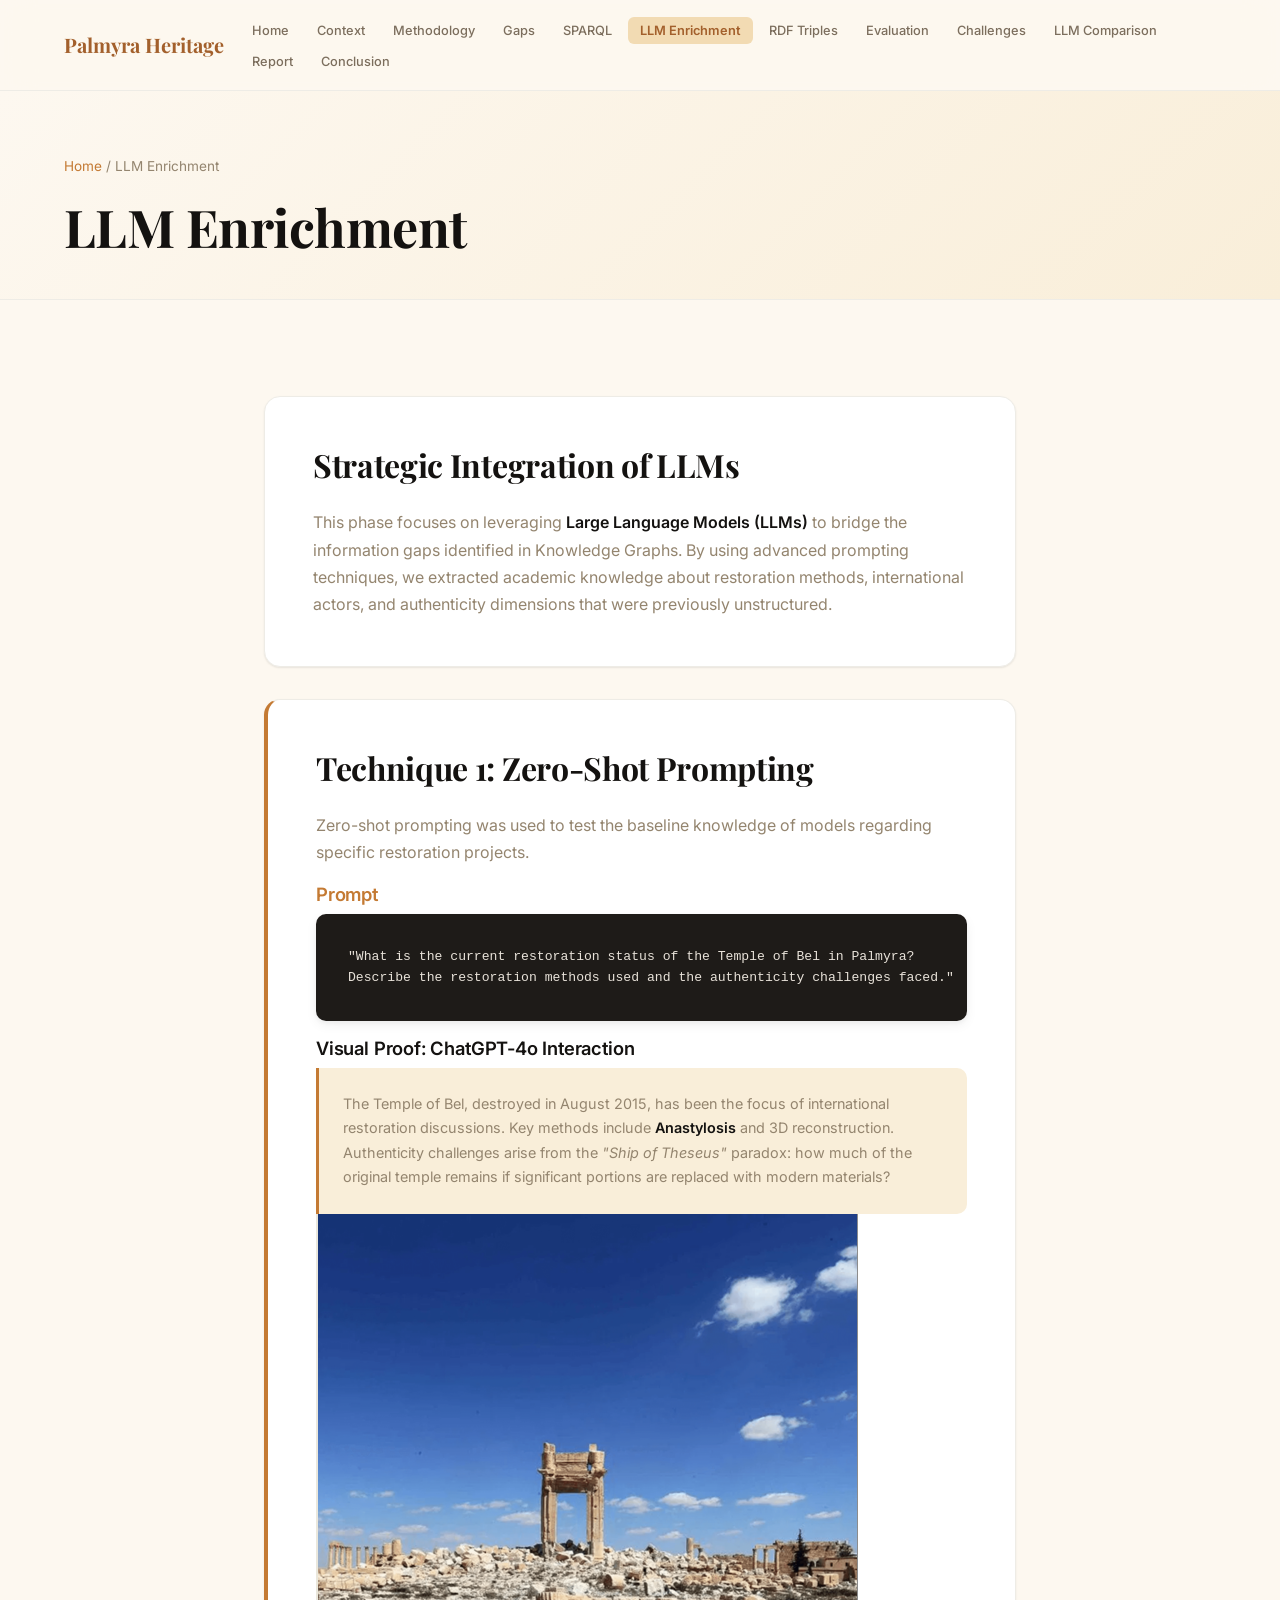
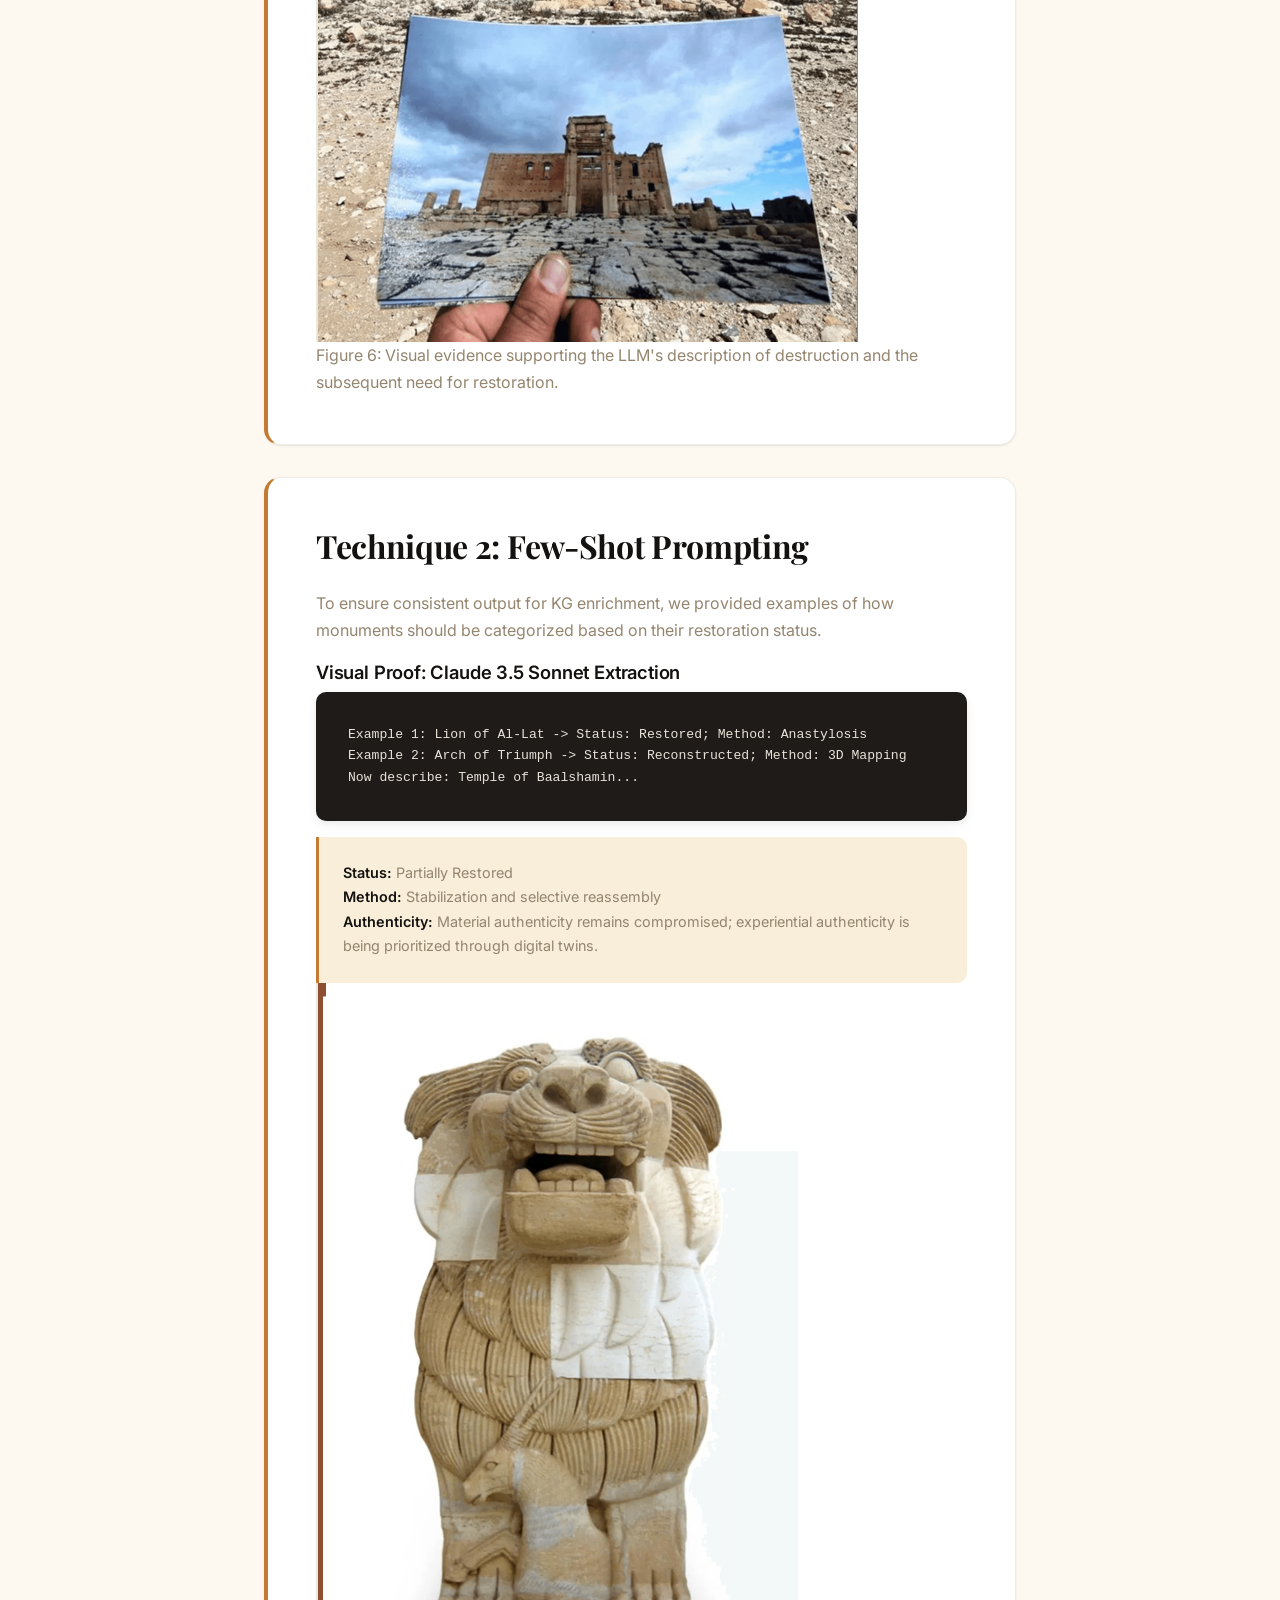
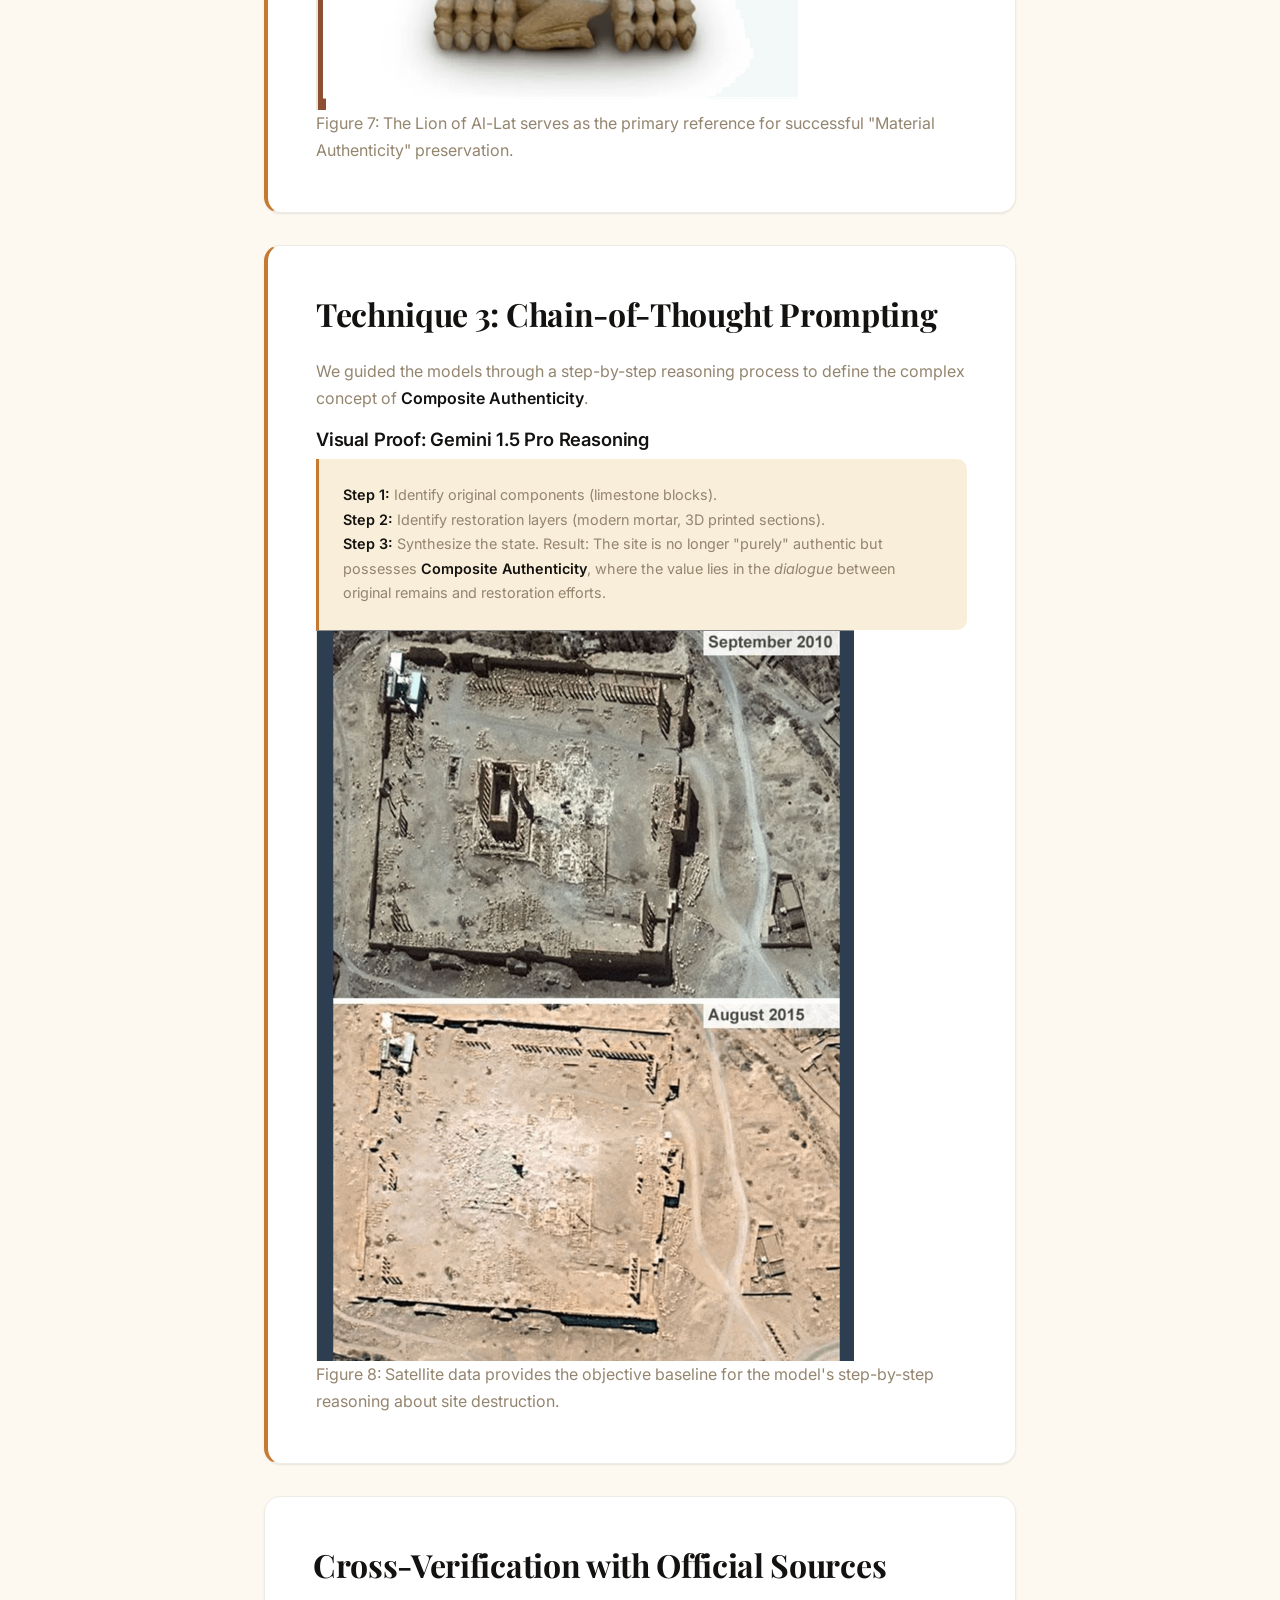
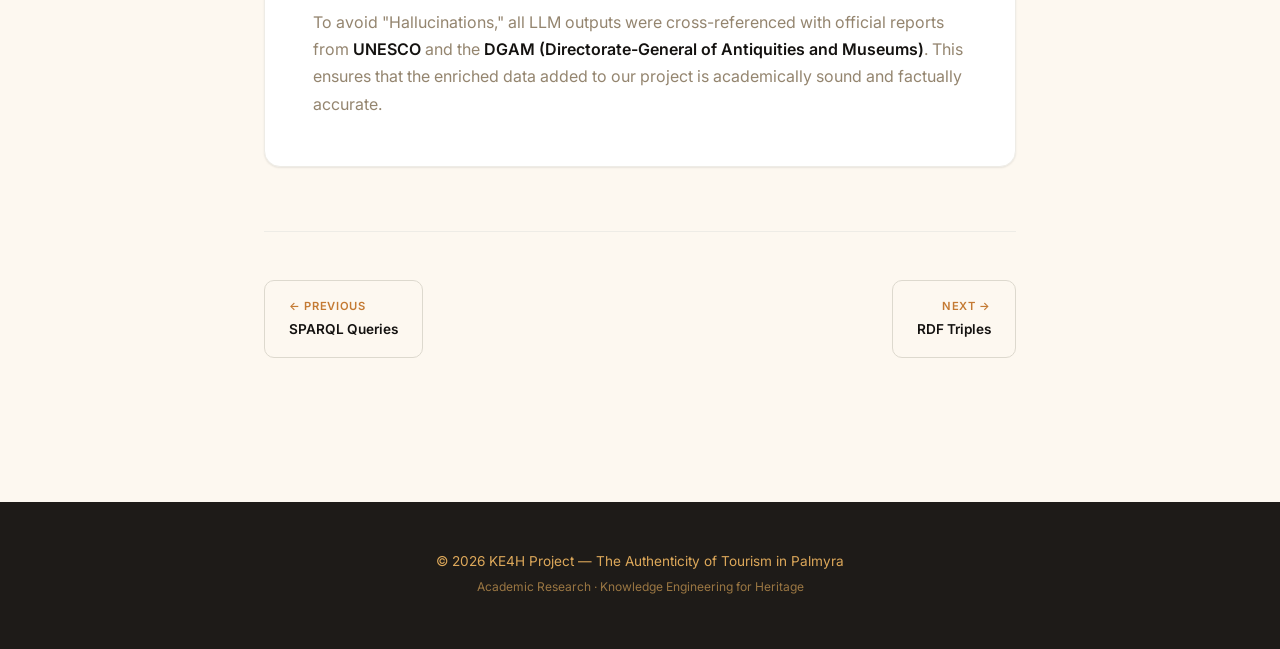
==== llm-enrichment.html @ 075c40e0 "Add files via upload" ====
<!DOCTYPE html>
<html lang="en">
<head>
  <meta charset="UTF-8" />
  <meta name="viewport" content="width=device-width, initial-scale=1.0" />
  <title>LLM Enrichment — Palmyra Heritage</title>
  <meta name="description" content="How ChatGPT, Claude, and Gemini were used with zero-shot, few-shot, and chain-of-thought prompting to enrich Palmyra heritage knowledge." />
  <link rel="stylesheet" href="style.css" />
</head>
<body>

  <!-- Navigation -->
  <nav class="nav" id="main-nav">
    <div class="container">
      <div class="nav__inner">
        <a href="index.html" class="nav__logo">Palmyra Heritage</a>
        <ul class="nav__links">
          <li><a href="index.html" class="nav__link">Home</a></li>
          <li><a href="context.html" class="nav__link">Context</a></li>
          <li><a href="methodology.html" class="nav__link">Methodology</a></li>
          <li><a href="gaps.html" class="nav__link">Gaps</a></li>
          <li><a href="sparql.html" class="nav__link">SPARQL</a></li>
          <li><a href="llm-enrichment.html" class="nav__link nav__link--active">LLM Enrichment</a></li>
          <li><a href="rdf-triples.html" class="nav__link">RDF Triples</a></li>
          <li><a href="evaluation.html" class="nav__link">Evaluation</a></li>
          <li><a href="challenges.html" class="nav__link">Challenges</a></li>
          <li><a href="llm-comparison.html" class="nav__link">LLM Comparison</a></li>
          <li><a href="report.html" class="nav__link">Report</a></li>
          <li><a href="conclusion.html" class="nav__link">Conclusion</a></li>
        </ul>
        <button class="nav__toggle" aria-label="Toggle menu" onclick="document.getElementById('mobile-nav').classList.toggle('open')">
          <svg viewBox="0 0 24 24" fill="none" stroke="currentColor" stroke-width="2" stroke-linecap="round"><line x1="3" y1="6" x2="21" y2="6"/><line x1="3" y1="12" x2="21" y2="12"/><line x1="3" y1="18" x2="21" y2="18"/></svg>
        </button>
      </div>
      <div class="nav__mobile" id="mobile-nav">
        <a href="index.html" class="nav__link">Home</a>
        <a href="context.html" class="nav__link">Context</a>
        <a href="methodology.html" class="nav__link">Methodology</a>
        <a href="gaps.html" class="nav__link">Identifying Gaps</a>
        <a href="sparql.html" class="nav__link">SPARQL Queries</a>
        <a href="llm-enrichment.html" class="nav__link nav__link--active">LLM Enrichment</a>
        <a href="rdf-triples.html" class="nav__link">RDF Triples</a>
        <a href="evaluation.html" class="nav__link">Evaluation</a>
        <a href="challenges.html" class="nav__link">Challenges</a>
        <a href="llm-comparison.html" class="nav__link">LLM Comparison</a>
        <a href="report.html" class="nav__link">Report</a>
        <a href="conclusion.html" class="nav__link">Conclusion</a>
      </div>
    </div>
  </nav>

  <!-- Page Header -->
  <header class="page-header">
    <div class="container">
      <p class="page-header__breadcrumb"><a href="index.html">Home</a> / LLM Enrichment</p>
      <h1>LLM Enrichment</h1>
    </div>
  </header>

  <!-- Content -->
  <section class="section">
    <div class="container container--narrow">
      <div class="space-y">

        <!-- Overview -->
        <div class="card fade-in-up">
          <h2>Strategic Integration of LLMs</h2>
          <p>This phase focuses on leveraging <strong>Large Language Models (LLMs)</strong> to bridge the information gaps identified in Knowledge Graphs. By using advanced prompting techniques, we extracted academic knowledge about restoration methods, international actors, and authenticity dimensions that were previously unstructured.</p>
        </div>

        <!-- Zero-Shot -->
        <div class="card card--accent fade-in-up">
          <h2>Technique 1: Zero-Shot Prompting</h2>
          <p>Zero-shot prompting was used to test the baseline knowledge of models regarding specific restoration projects.</p>

          <h3 class="text-accent">Prompt</h3>
          <pre class="code-block">"What is the current restoration status of the Temple of Bel in Palmyra? 
Describe the restoration methods used and the authenticity challenges faced."</pre>

          <div class="evidence-box">
            <h3>Visual Proof: ChatGPT-4o Interaction</h3>
            <div class="llm-response">
              <p>The Temple of Bel, destroyed in August 2015, has been the focus of international restoration discussions. Key methods include <strong>Anastylosis</strong> and 3D reconstruction. Authenticity challenges arise from the <em>"Ship of Theseus"</em> paradox: how much of the original temple remains if significant portions are replaced with modern materials?</p>
            </div>
            <div class="placeholder-img">
              <img src="images/palmyra-before-after-photo.png" alt="Temple of Bel Before and After" />
              <p class="caption">Figure 6: Visual evidence supporting the LLM's description of destruction and the subsequent need for restoration.</p>
            </div>
          </div>
        </div>

        <!-- Few-Shot -->
        <div class="card card--accent fade-in-up">
          <h2>Technique 2: Few-Shot Prompting</h2>
          <p>To ensure consistent output for KG enrichment, we provided examples of how monuments should be categorized based on their restoration status.</p>

          <div class="evidence-box">
            <h3>Visual Proof: Claude 3.5 Sonnet Extraction</h3>
            <pre class="code-block">Example 1: Lion of Al-Lat -> Status: Restored; Method: Anastylosis
Example 2: Arch of Triumph -> Status: Reconstructed; Method: 3D Mapping
Now describe: Temple of Baalshamin...</pre>
            <div class="llm-response">
              <p><strong>Status:</strong> Partially Restored<br/>
              <strong>Method:</strong> Stabilization and selective reassembly<br/>
              <strong>Authenticity:</strong> Material authenticity remains compromised; experiential authenticity is being prioritized through digital twins.</p>
            </div>
            <div class="placeholder-img">
              <img src="images/palmyra-lion-sculpture.png" alt="Lion of Al-Lat" />
              <p class="caption">Figure 7: The Lion of Al-Lat serves as the primary reference for successful "Material Authenticity" preservation.</p>
            </div>
          </div>
        </div>

        <!-- Chain-of-Thought -->
        <div class="card card--accent fade-in-up">
          <h2>Technique 3: Chain-of-Thought Prompting</h2>
          <p>We guided the models through a step-by-step reasoning process to define the complex concept of <strong>Composite Authenticity</strong>.</p>

          <div class="evidence-box">
            <h3>Visual Proof: Gemini 1.5 Pro Reasoning</h3>
            <div class="llm-response">
              <p><strong>Step 1:</strong> Identify original components (limestone blocks).<br/>
              <strong>Step 2:</strong> Identify restoration layers (modern mortar, 3D printed sections).<br/>
              <strong>Step 3:</strong> Synthesize the state. Result: The site is no longer "purely" authentic but possesses <strong>Composite Authenticity</strong>, where the value lies in the <em>dialogue</em> between original remains and restoration efforts.</p>
            </div>
            <div class="placeholder-img">
              <img src="images/palmyra-satellite-comparison.png" alt="Satellite comparison" />
              <p class="caption">Figure 8: Satellite data provides the objective baseline for the model's step-by-step reasoning about site destruction.</p>
            </div>
          </div>
        </div>

        <!-- Verification -->
        <div class="card fade-in-up">
          <h2>Cross-Verification with Official Sources</h2>
          <p>To avoid "Hallucinations," all LLM outputs were cross-referenced with official reports from <strong>UNESCO</strong> and the <strong>DGAM (Directorate-General of Antiquities and Museums)</strong>. This ensures that the enriched data added to our project is academically sound and factually accurate.</p>
        </div>

      </div>

      <!-- Page Navigation -->
      <div class="page-nav">
        <a href="sparql.html">
          <span class="page-nav__label">← Previous</span>
          <span class="page-nav__title">SPARQL Queries</span>
        </a>
        <a href="rdf-triples.html">
          <span class="page-nav__label">Next →</span>
          <span class="page-nav__title">RDF Triples</span>
        </a>
      </div>
    </div>
  </section>

  <!-- Footer -->
  <footer class="footer">
    <div class="container">
      <p>&copy; 2026 KE4H Project — The Authenticity of Tourism in Palmyra</p>
      <p class="footer__sub">Academic Research &middot; Knowledge Engineering for Heritage</p>
    </div>
  </footer>

  <script>
    window.addEventListener('scroll', () => {
      document.getElementById('main-nav').classList.toggle('scrolled', window.scrollY > 10);
    });
  </script>

</body>
</html>
---- style.css ----
/* ============================================
   PALMYRA HERITAGE PROJECT — Design System
   Pure HTML/CSS — No Frameworks
   ============================================ */

/* ── Google Font ── */
@import url('https://fonts.googleapis.com/css2?family=Inter:wght@300;400;500;600;700;800;900&family=Playfair+Display:ital,wght@0,500;0,700;1,500&display=swap');

/* ── CSS Custom Properties ── */
:root {
  /* Colors — Desert-inspired palette */
  --sand-50: #fdf8f0;
  --sand-100: #f9eed9;
  --sand-200: #f2dbb3;
  --sand-300: #e8c283;
  --sand-400: #dda85a;
  --sand-500: #d4923e;
  --sand-600: #c47a33;
  --sand-700: #a3602c;
  --sand-800: #844d2a;
  --sand-900: #6c4025;

  --stone-50: #f8f7f4;
  --stone-100: #eeece6;
  --stone-200: #ddd9ce;
  --stone-300: #c8c1b0;
  --stone-400: #b1a691;
  --stone-500: #a1937b;
  --stone-600: #94856f;
  --stone-700: #7c6e5d;
  --stone-800: #665b4f;
  --stone-900: #554c42;

  --night-800: #1e1b18;
  --night-900: #141210;

  --accent: #c47a33;
  --accent-light: #dda85a;
  --accent-dark: #a3602c;

  --danger: #c0392b;

  /* Semantic */
  --bg: var(--sand-50);
  --bg-alt: #ffffff;
  --bg-card: #ffffff;
  --text: var(--night-800);
  --text-muted: var(--stone-600);
  --text-heading: var(--night-900);
  --border: var(--stone-200);
  --border-light: var(--stone-100);

  /* Typography */
  --font-body: 'Inter', -apple-system, BlinkMacSystemFont, 'Segoe UI', sans-serif;
  --font-display: 'Playfair Display', Georgia, 'Times New Roman', serif;

  /* Spacing */
  --space-xs: 0.25rem;
  --space-sm: 0.5rem;
  --space-md: 1rem;
  --space-lg: 1.5rem;
  --space-xl: 2rem;
  --space-2xl: 3rem;
  --space-3xl: 4rem;
  --space-4xl: 6rem;

  /* Radii */
  --radius-sm: 6px;
  --radius-md: 10px;
  --radius-lg: 16px;
  --radius-xl: 24px;

  /* Shadows */
  --shadow-sm: 0 1px 3px rgba(0,0,0,0.04), 0 1px 2px rgba(0,0,0,0.06);
  --shadow-md: 0 4px 12px rgba(0,0,0,0.06), 0 2px 4px rgba(0,0,0,0.04);
  --shadow-lg: 0 12px 40px rgba(0,0,0,0.08), 0 4px 12px rgba(0,0,0,0.04);
  --shadow-glow: 0 0 30px rgba(196, 122, 51, 0.15);

  /* Transitions */
  --ease-out: cubic-bezier(0.23, 1, 0.32, 1);
  --ease-in-out: cubic-bezier(0.77, 0, 0.175, 1);
  --duration-fast: 160ms;
  --duration-normal: 250ms;
  --duration-slow: 400ms;

  /* Layout */
  --container-max: 1200px;
  --container-narrow: 800px;
}

/* ── Reset & Base ── */
*,
*::before,
*::after {
  box-sizing: border-box;
  margin: 0;
  padding: 0;
}

html {
  scroll-behavior: smooth;
  -webkit-font-smoothing: antialiased;
  -moz-osx-font-smoothing: grayscale;
}

body {
  font-family: var(--font-body);
  font-size: 16px;
  line-height: 1.7;
  color: var(--text);
  background: var(--bg);
  min-height: 100vh;
  display: flex;
  flex-direction: column;
}

img {
  max-width: 100%;
  height: auto;
  display: block;
}

a {
  color: var(--accent);
  text-decoration: none;
  transition: color var(--duration-fast) var(--ease-out);
}

a:hover {
  color: var(--accent-dark);
}

/* ── Typography ── */
h1, h2, h3, h4 {
  font-family: var(--font-display);
  color: var(--text-heading);
  line-height: 1.25;
  letter-spacing: -0.01em;
}

h1 {
  font-size: clamp(2rem, 5vw, 3.25rem);
  font-weight: 700;
}

h2 {
  font-size: clamp(1.5rem, 3.5vw, 2rem);
  font-weight: 700;
  margin-bottom: var(--space-lg);
}

h3 {
  font-family: var(--font-body);
  font-size: 1.15rem;
  font-weight: 600;
  color: var(--text-heading);
  margin-bottom: var(--space-sm);
}

h4 {
  font-family: var(--font-body);
  font-size: 1rem;
  font-weight: 600;
}

p {
  margin-bottom: var(--space-md);
  color: var(--text-muted);
}

p:last-child {
  margin-bottom: 0;
}

strong {
  color: var(--text-heading);
  font-weight: 600;
}

code {
  font-family: 'JetBrains Mono', 'Fira Code', 'Cascadia Code', monospace;
  font-size: 0.85em;
  background: var(--stone-100);
  padding: 2px 7px;
  border-radius: var(--radius-sm);
  color: var(--accent-dark);
}

/* ── Container ── */
.container {
  width: 100%;
  max-width: var(--container-max);
  margin-left: auto;
  margin-right: auto;
  padding-left: var(--space-lg);
  padding-right: var(--space-lg);
}

.container--narrow {
  max-width: var(--container-narrow);
}

/* ── Navigation ── */
.nav {
  position: sticky;
  top: 0;
  z-index: 100;
  background: rgba(253, 248, 240, 0.85);
  backdrop-filter: blur(16px) saturate(180%);
  -webkit-backdrop-filter: blur(16px) saturate(180%);
  border-bottom: 1px solid var(--border-light);
  transition: box-shadow var(--duration-normal) var(--ease-out);
}

.nav.scrolled {
  box-shadow: var(--shadow-md);
}

.nav__inner {
  display: flex;
  align-items: center;
  justify-content: space-between;
  padding: var(--space-md) 0;
  gap: var(--space-md);
}

.nav__logo {
  font-family: var(--font-display);
  font-size: 1.25rem;
  font-weight: 700;
  color: var(--accent-dark);
  white-space: nowrap;
  transition: color var(--duration-fast) var(--ease-out);
}

.nav__logo:hover {
  color: var(--accent);
}

.nav__links {
  display: flex;
  align-items: center;
  gap: var(--space-xs);
  list-style: none;
  flex-wrap: wrap;
}

.nav__link {
  padding: 6px 12px;
  font-size: 0.8rem;
  font-weight: 500;
  color: var(--stone-700);
  border-radius: var(--radius-sm);
  transition: all var(--duration-fast) var(--ease-out);
  white-space: nowrap;
}

.nav__link:hover,
.nav__link--active {
  background: var(--sand-200);
  color: var(--accent-dark);
}

.nav__link--active {
  font-weight: 600;
}

/* Mobile hamburger */
.nav__toggle {
  display: none;
  background: none;
  border: none;
  padding: 8px;
  cursor: pointer;
  color: var(--text);
}

.nav__toggle svg {
  width: 24px;
  height: 24px;
}

.nav__mobile {
  display: none;
  flex-direction: column;
  gap: var(--space-xs);
  padding-bottom: var(--space-md);
}

.nav__mobile .nav__link {
  display: block;
  padding: 10px 16px;
  font-size: 0.9rem;
}

@media (max-width: 900px) {
  .nav__links {
    display: none;
  }
  .nav__toggle {
    display: block;
  }
  .nav__mobile.open {
    display: flex;
    animation: slideDown var(--duration-normal) var(--ease-out);
  }
}

@keyframes slideDown {
  from {
    opacity: 0;
    transform: translateY(-8px);
  }
  to {
    opacity: 1;
    transform: translateY(0);
  }
}

/* ── Card ── */
.card {
  background: var(--bg-card);
  border: 1px solid var(--border-light);
  border-radius: var(--radius-lg);
  padding: var(--space-2xl);
  box-shadow: var(--shadow-sm);
  transition: transform var(--duration-normal) var(--ease-out),
              box-shadow var(--duration-normal) var(--ease-out);
}

.card:hover {
  box-shadow: var(--shadow-md);
}

.card--hover:hover {
  transform: translateY(-3px);
  box-shadow: var(--shadow-lg);
}

.card--accent {
  border-left: 4px solid var(--accent);
}

.card--danger {
  border-left: 4px solid var(--danger);
}

/* ── Hero Section ── */
.hero {
  position: relative;
  padding: var(--space-4xl) 0;
  background: linear-gradient(135deg, var(--sand-50) 0%, var(--sand-100) 40%, var(--sand-200) 100%);
  overflow: hidden;
}

.hero::before {
  content: '';
  position: absolute;
  top: -50%;
  right: -20%;
  width: 600px;
  height: 600px;
  background: radial-gradient(circle, rgba(196, 122, 51, 0.08) 0%, transparent 70%);
  border-radius: 50%;
  pointer-events: none;
}

.hero::after {
  content: '';
  position: absolute;
  bottom: -30%;
  left: -10%;
  width: 400px;
  height: 400px;
  background: radial-gradient(circle, rgba(221, 168, 90, 0.06) 0%, transparent 70%);
  border-radius: 50%;
  pointer-events: none;
}

.hero__content {
  position: relative;
  max-width: 750px;
  text-align: center;
  margin: 0 auto;
}

.hero__badge {
  display: inline-block;
  padding: 6px 16px;
  font-size: 0.75rem;
  font-weight: 600;
  text-transform: uppercase;
  letter-spacing: 0.08em;
  color: var(--accent-dark);
  background: rgba(196, 122, 51, 0.1);
  border: 1px solid rgba(196, 122, 51, 0.2);
  border-radius: 100px;
  margin-bottom: var(--space-lg);
}

.hero h1 {
  margin-bottom: var(--space-lg);
}

.hero h1 span {
  color: var(--accent);
  display: block;
  margin-top: var(--space-sm);
  font-size: 0.7em;
  font-style: italic;
}

.hero__subtitle {
  font-size: 1.15rem;
  color: var(--stone-600);
  margin-bottom: var(--space-2xl);
  max-width: 600px;
  margin-left: auto;
  margin-right: auto;
}

/* ── Buttons ── */
.btn {
  display: inline-flex;
  align-items: center;
  gap: 8px;
  padding: 12px 28px;
  font-family: var(--font-body);
  font-size: 0.9rem;
  font-weight: 600;
  border-radius: var(--radius-md);
  border: none;
  cursor: pointer;
  transition: all var(--duration-fast) var(--ease-out);
  text-decoration: none;
}

.btn:active {
  transform: scale(0.97);
}

.btn--primary {
  background: var(--accent);
  color: #fff;
  box-shadow: 0 2px 8px rgba(196, 122, 51, 0.3);
}

.btn--primary:hover {
  background: var(--accent-dark);
  color: #fff;
  box-shadow: 0 4px 16px rgba(196, 122, 51, 0.4);
}

.btn--outline {
  background: transparent;
  color: var(--accent-dark);
  border: 2px solid var(--accent);
}

.btn--outline:hover {
  background: var(--accent);
  color: #fff;
}

.btn-group {
  display: flex;
  gap: var(--space-md);
  flex-wrap: wrap;
  justify-content: center;
}

/* ── Section ── */
.section {
  padding: var(--space-4xl) 0;
}

.section--alt {
  background: var(--bg-alt);
  border-top: 1px solid var(--border-light);
  border-bottom: 1px solid var(--border-light);
}

.section--tinted {
  background: var(--sand-100);
}

.section__title {
  text-align: center;
  margin-bottom: var(--space-3xl);
}

.section__title::after {
  content: '';
  display: block;
  width: 50px;
  height: 3px;
  background: var(--accent);
  margin: var(--space-md) auto 0;
  border-radius: 3px;
}

/* ── Grid ── */
.grid {
  display: grid;
  gap: var(--space-xl);
}

.grid--2 {
  grid-template-columns: repeat(2, 1fr);
}

.grid--3 {
  grid-template-columns: repeat(3, 1fr);
}

.grid--4 {
  grid-template-columns: repeat(2, 1fr);
}

@media (max-width: 768px) {
  .grid--2,
  .grid--3,
  .grid--4 {
    grid-template-columns: 1fr;
  }
}

/* ── Icon ── */
.icon-box {
  width: 52px;
  height: 52px;
  display: flex;
  align-items: center;
  justify-content: center;
  border-radius: var(--radius-md);
  background: rgba(196, 122, 51, 0.1);
  color: var(--accent);
  margin-bottom: var(--space-md);
  font-size: 1.5rem;
}

/* ── Timeline ── */
.timeline {
  display: flex;
  flex-direction: column;
  gap: var(--space-md);
}

.timeline__item {
  padding-left: var(--space-lg);
  border-left: 3px solid var(--border);
  transition: border-color var(--duration-fast) var(--ease-out);
}

.timeline__item:hover {
  border-left-color: var(--accent);
}

.timeline__item--danger {
  border-left-color: var(--danger);
}

.timeline__item--danger:hover {
  border-left-color: #e74c3c;
}

.timeline__date {
  font-weight: 600;
  font-size: 0.95rem;
  color: var(--text-heading);
  margin-bottom: 4px;
}

.timeline__text {
  color: var(--text-muted);
  font-size: 0.9rem;
  margin-bottom: 0;
}

/* ── Accent bar ── */
.accent-bar {
  padding-left: var(--space-lg);
  border-left: 4px solid var(--accent);
  margin-bottom: var(--space-lg);
}

.accent-bar:last-child {
  margin-bottom: 0;
}

/* ── Code blocks ── */
.code-block {
  background: var(--night-800);
  color: #e8e2d9;
  padding: var(--space-xl);
  border-radius: var(--radius-md);
  overflow-x: auto;
  font-family: 'JetBrains Mono', 'Fira Code', 'Cascadia Code', monospace;
  font-size: 0.82rem;
  line-height: 1.65;
  white-space: pre;
  margin-bottom: var(--space-md);
  box-shadow: var(--shadow-md);
}

/* ── Info Box ── */
.info-box {
  background: var(--sand-100);
  border: 1px solid var(--sand-200);
  border-radius: var(--radius-md);
  padding: var(--space-lg);
  margin-top: var(--space-md);
}

.info-box__title {
  font-weight: 600;
  font-size: 0.85rem;
  color: var(--accent-dark);
  margin-bottom: var(--space-sm);
}

.info-box p,
.info-box li {
  font-size: 0.88rem;
}

/* ── Lists ── */
.list {
  list-style: disc;
  padding-left: var(--space-xl);
  color: var(--text-muted);
}

.list li {
  margin-bottom: var(--space-sm);
}

.list li strong {
  color: var(--text-heading);
}

.list--ordered {
  list-style: decimal;
}

/* ── Stats / Summary row ── */
.stats {
  display: flex;
  flex-direction: column;
  gap: var(--space-sm);
}

.stats__row {
  display: flex;
  justify-content: space-between;
  padding: var(--space-sm) 0;
  border-bottom: 1px solid var(--border-light);
  font-size: 0.9rem;
}

.stats__row:last-child {
  border-bottom: none;
}

.stats__label {
  font-weight: 600;
  color: var(--text-heading);
}

.stats__value {
  color: var(--accent-dark);
  font-weight: 500;
}

/* ── Page Header ── */
.page-header {
  padding: var(--space-3xl) 0 var(--space-xl);
  background: linear-gradient(135deg, var(--sand-50) 0%, var(--sand-100) 100%);
  border-bottom: 1px solid var(--border-light);
}

.page-header h1 {
  margin-bottom: var(--space-sm);
}

.page-header__breadcrumb {
  font-size: 0.85rem;
  color: var(--text-muted);
  margin-bottom: var(--space-md);
}

.page-header__breadcrumb a {
  color: var(--accent);
}

/* ── Project Structure Links ── */
.project-link {
  display: block;
  padding: var(--space-lg) var(--space-xl);
  border: 1px solid var(--border);
  border-radius: var(--radius-md);
  transition: all var(--duration-normal) var(--ease-out);
  text-decoration: none;
  color: inherit;
}

.project-link:hover {
  border-color: var(--accent);
  box-shadow: var(--shadow-md);
  transform: translateY(-2px);
  color: inherit;
}

.project-link__number {
  font-size: 0.8rem;
  font-weight: 600;
  color: var(--accent);
  margin-bottom: 4px;
}

.project-link h3 {
  font-family: var(--font-body);
  font-size: 1rem;
  font-weight: 600;
  color: var(--text-heading);
  margin-bottom: 4px;
}

.project-link p {
  font-size: 0.85rem;
  color: var(--text-muted);
  margin-bottom: 0;
}

/* ── Comparison cards (LLM) ── */
.comparison-card {
  padding: var(--space-xl);
}

.comparison-card__score {
  display: inline-flex;
  align-items: center;
  gap: 6px;
  padding: 4px 14px;
  border-radius: 100px;
  font-size: 0.8rem;
  font-weight: 700;
  background: rgba(196, 122, 51, 0.1);
  color: var(--accent-dark);
  margin-top: var(--space-sm);
}

/* ── LLM Response Box ── */
.llm-response {
  background: var(--sand-100);
  border-left: 3px solid var(--accent);
  border-radius: 0 var(--radius-md) var(--radius-md) 0;
  padding: var(--space-lg);
  font-size: 0.9rem;
  color: var(--text-muted);
  line-height: 1.7;
}

/* ── Tag ── */
.tag {
  display: inline-block;
  padding: 3px 10px;
  font-size: 0.75rem;
  font-weight: 600;
  border-radius: 100px;
  background: var(--stone-100);
  color: var(--stone-700);
  margin-right: 4px;
  margin-bottom: 4px;
}

.tag--accent {
  background: rgba(196, 122, 51, 0.1);
  color: var(--accent-dark);
}

/* ── Footer ── */
.footer {
  margin-top: auto;
  background: var(--night-800);
  color: var(--sand-300);
  padding: var(--space-2xl) 0;
  text-align: center;
}

.footer p {
  color: var(--sand-400);
  font-size: 0.85rem;
  margin-bottom: var(--space-xs);
}

.footer__sub {
  font-size: 0.75rem !important;
  opacity: 0.65;
}

/* ── Utilities ── */
.space-y > * + * {
  margin-top: var(--space-xl);
}

.space-y-sm > * + * {
  margin-top: var(--space-md);
}

.text-center {
  text-align: center;
}

.text-accent {
  color: var(--accent);
}

.text-muted {
  color: var(--text-muted);
}

.mt-md {
  margin-top: var(--space-md);
}

.mt-lg {
  margin-top: var(--space-lg);
}

.mt-xl {
  margin-top: var(--space-xl);
}

.mb-md {
  margin-bottom: var(--space-md);
}

.mb-lg {
  margin-bottom: var(--space-lg);
}

/* ── Entrance Animations ── */
.fade-in {
  animation: fadeIn var(--duration-slow) var(--ease-out) both;
}

.fade-in-up {
  animation: fadeInUp var(--duration-slow) var(--ease-out) both;
}

.stagger-1 { animation-delay: 80ms; }
.stagger-2 { animation-delay: 160ms; }
.stagger-3 { animation-delay: 240ms; }
.stagger-4 { animation-delay: 320ms; }
.stagger-5 { animation-delay: 400ms; }
.stagger-6 { animation-delay: 480ms; }

@keyframes fadeIn {
  from { opacity: 0; }
  to { opacity: 1; }
}

@keyframes fadeInUp {
  from {
    opacity: 0;
    transform: translateY(16px);
  }
  to {
    opacity: 1;
    transform: translateY(0);
  }
}

/* ── Prev/Next navigation ── */
.page-nav {
  display: flex;
  justify-content: space-between;
  gap: var(--space-lg);
  padding: var(--space-2xl) 0;
  border-top: 1px solid var(--border-light);
  margin-top: var(--space-3xl);
}

.page-nav a {
  display: flex;
  flex-direction: column;
  padding: var(--space-md) var(--space-lg);
  border: 1px solid var(--border);
  border-radius: var(--radius-md);
  font-size: 0.85rem;
  color: var(--text-muted);
  text-decoration: none;
  transition: all var(--duration-fast) var(--ease-out);
  max-width: 45%;
}

.page-nav a:hover {
  border-color: var(--accent);
  color: var(--accent-dark);
}

.page-nav__label {
  font-size: 0.7rem;
  text-transform: uppercase;
  letter-spacing: 0.06em;
  font-weight: 600;
  color: var(--accent);
  margin-bottom: 2px;
}

.page-nav__title {
  font-weight: 600;
  color: var(--text-heading);
}

.page-nav a:last-child {
  text-align: right;
  margin-left: auto;
}

/* ── Responsive ── */
@media (max-width: 640px) {
  :root {
    --space-4xl: 3rem;
    --space-3xl: 2.5rem;
    --space-2xl: 2rem;
  }

  .card {
    padding: var(--space-lg);
  }

  .page-nav {
    flex-direction: column;
  }

  .page-nav a {
    max-width: 100%;
  }

  .page-nav a:last-child {
    text-align: left;
  }

  .btn-group {
    flex-direction: column;
    align-items: stretch;
  }

  .btn {
    justify-content: center;
  }
}

/* ── Hero with Background Image ── */
.hero--with-bg {
  position: relative;
  padding: var(--space-4xl) 0;
  min-height: 520px;
  display: flex;
  align-items: center;
  overflow: hidden;
}

.hero__bg-image {
  position: absolute;
  inset: 0;
  background-size: cover;
  background-position: center 40%;
  background-repeat: no-repeat;
  z-index: 0;
  transition: transform 20s linear;
}

.hero--with-bg:hover .hero__bg-image {
  transform: scale(1.03);
}

.hero__overlay {
  position: absolute;
  inset: 0;
  background: linear-gradient(
    135deg,
    rgba(20, 18, 16, 0.82) 0%,
    rgba(30, 27, 24, 0.68) 40%,
    rgba(100, 64, 37, 0.45) 100%
  );
  z-index: 1;
}

.hero--with-bg .container {
  position: relative;
  z-index: 2;
}

.hero--with-bg .hero__badge {
  color: var(--sand-200);
  background: rgba(253, 248, 240, 0.12);
  border-color: rgba(253, 248, 240, 0.2);
}

.hero--with-bg h1 {
  color: #fff;
  text-shadow: 0 2px 20px rgba(0, 0, 0, 0.3);
}

.hero--with-bg h1 span {
  color: var(--sand-300);
}

.hero--with-bg .hero__subtitle {
  color: var(--sand-200);
}

.hero--with-bg::before,
.hero--with-bg::after {
  display: none;
}

/* Light outline button variant for hero */
.btn--outline-light {
  border-color: rgba(253, 248, 240, 0.5);
  color: var(--sand-100);
}

.btn--outline-light:hover {
  background: rgba(253, 248, 240, 0.15);
  border-color: var(--sand-200);
  color: #fff;
}

/* ── Dark Section ── */
.section--dark {
  background: var(--night-800);
  position: relative;
}

.section--dark::before {
  content: '';
  position: absolute;
  top: 0;
  left: 0;
  right: 0;
  height: 1px;
  background: linear-gradient(90deg, transparent, var(--sand-600), transparent);
}

.section__title--light {
  color: var(--sand-100);
}

.section__title--light::after {
  background: var(--accent-light);
}

/* ── Photo Gallery ── */
.gallery__intro {
  text-align: center;
  max-width: 700px;
  margin: 0 auto var(--space-3xl);
  color: var(--stone-400);
  font-size: 1.05rem;
  line-height: 1.7;
}

.gallery {
  display: grid;
  grid-template-columns: 1fr;
  gap: var(--space-lg);
}

@media (min-width: 768px) {
  .gallery {
    grid-template-columns: repeat(2, 1fr);
    grid-auto-rows: auto;
  }

  .gallery__item--featured {
    grid-column: 1 / -1;
  }
}

.gallery__item {
  border-radius: var(--radius-lg);
  overflow: hidden;
  position: relative;
}

.gallery__image-wrapper {
  position: relative;
  overflow: hidden;
  border-radius: var(--radius-lg);
  box-shadow: 0 8px 32px rgba(0, 0, 0, 0.3);
  transition: box-shadow var(--duration-normal) var(--ease-out),
              transform var(--duration-normal) var(--ease-out);
}

.gallery__image-wrapper:hover {
  box-shadow: 0 16px 48px rgba(0, 0, 0, 0.45), 0 0 40px rgba(196, 122, 51, 0.15);
  transform: translateY(-4px);
}

.gallery__image-wrapper img {
  width: 100%;
  height: 100%;
  object-fit: cover;
  display: block;
  transition: transform var(--duration-slow) var(--ease-out);
}

.gallery__item--featured .gallery__image-wrapper img {
  max-height: 480px;
}

.gallery__item--medium .gallery__image-wrapper img {
  height: 360px;
}

.gallery__item--small .gallery__image-wrapper img {
  height: 340px;
}

.gallery__image-wrapper:hover img {
  transform: scale(1.05);
}

/* Caption overlay */
.gallery__caption {
  position: absolute;
  bottom: 0;
  left: 0;
  right: 0;
  padding: var(--space-xl) var(--space-lg) var(--space-lg);
  background: linear-gradient(
    0deg,
    rgba(20, 18, 16, 0.92) 0%,
    rgba(20, 18, 16, 0.7) 50%,
    transparent 100%
  );
  transform: translateY(calc(100% - 60px));
  transition: transform var(--duration-normal) var(--ease-out);
}

.gallery__image-wrapper:hover .gallery__caption {
  transform: translateY(0);
}

.gallery__caption h3 {
  font-family: var(--font-display);
  font-size: 1.1rem;
  font-weight: 700;
  color: #fff;
  margin-bottom: var(--space-xs);
  text-shadow: 0 1px 4px rgba(0, 0, 0, 0.3);
}

.gallery__caption p {
  font-size: 0.85rem;
  color: var(--sand-300);
  line-height: 1.5;
  margin-bottom: 0;
  opacity: 0;
  transform: translateY(8px);
  transition: opacity var(--duration-normal) var(--ease-out) 80ms,
              transform var(--duration-normal) var(--ease-out) 80ms;
}

.gallery__image-wrapper:hover .gallery__caption p {
  opacity: 1;
  transform: translateY(0);
}

/* Gallery mobile adjustments */
@media (max-width: 767px) {
  .gallery__item--featured .gallery__image-wrapper img,
  .gallery__item--medium .gallery__image-wrapper img,
  .gallery__item--small .gallery__image-wrapper img {
    height: 260px;
  }

  .gallery__caption {
    transform: translateY(0);
    padding: var(--space-md);
    background: linear-gradient(
      0deg,
      rgba(20, 18, 16, 0.92) 0%,
      rgba(20, 18, 16, 0.6) 70%,
      transparent 100%
    );
  }

  .gallery__caption p {
    opacity: 1;
    transform: translateY(0);
  }
}

/* ── Reduced motion ── */
@media (prefers-reduced-motion: reduce) {
  *, *::before, *::after {
    animation-duration: 0.01ms !important;
    transition-duration: 0.01ms !important;
  }
  html {
    scroll-behavior: auto;
  }
}
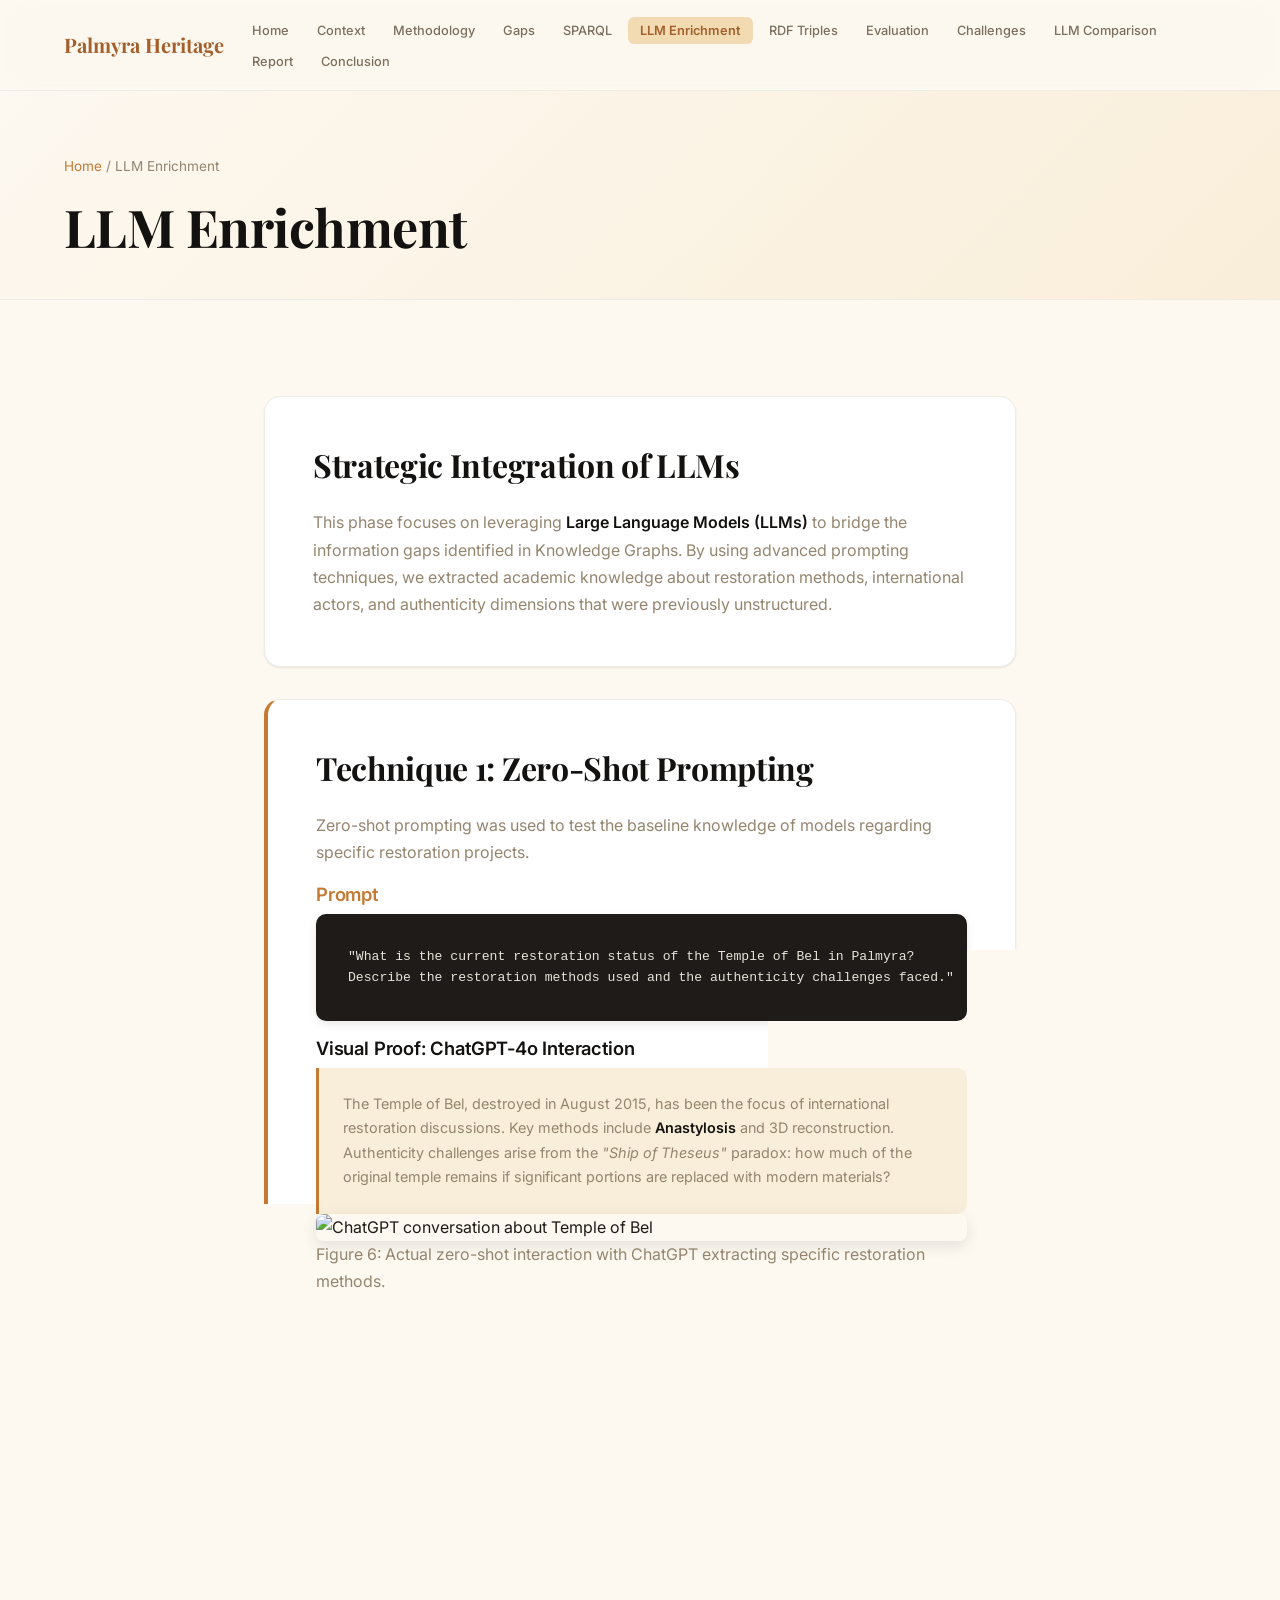
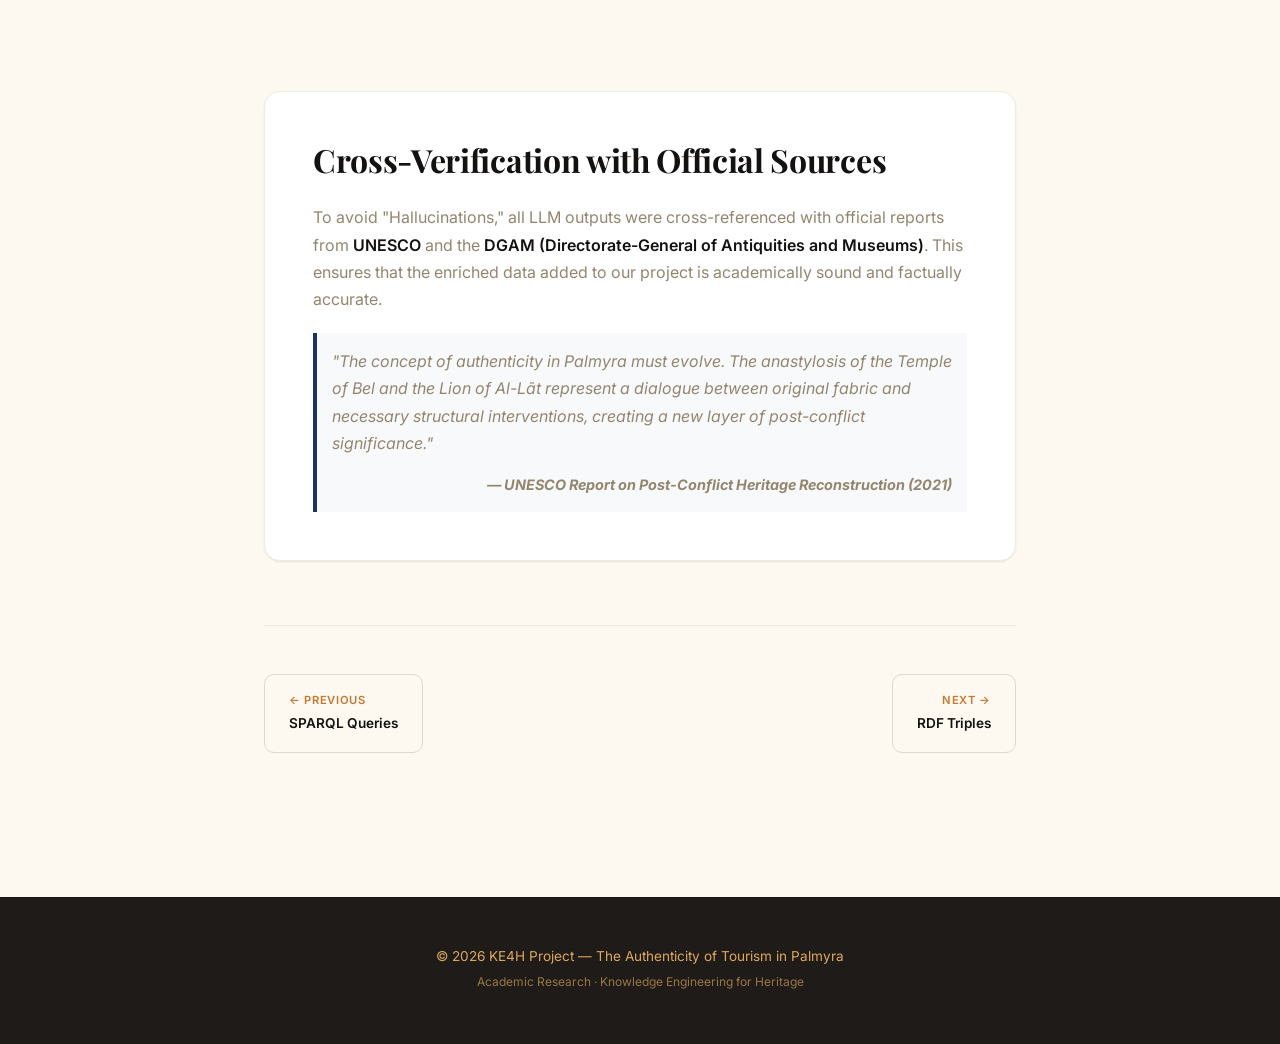
==== commit 0067e2d9: "Update llm-enrichment.html" ====
--- a/llm-enrichment.html
+++ b/llm-enrichment.html
@@ -83,8 +83,8 @@
               <p>The Temple of Bel, destroyed in August 2015, has been the focus of international restoration discussions. Key methods include <strong>Anastylosis</strong> and 3D reconstruction. Authenticity challenges arise from the <em>"Ship of Theseus"</em> paradox: how much of the original temple remains if significant portions are replaced with modern materials?</p>
             </div>
             <div class="placeholder-img">
-              <img src="images/palmyra-before-after-photo.png" alt="Temple of Bel Before and After" />
-              <p class="caption">Figure 6: Visual evidence supporting the LLM's description of destruction and the subsequent need for restoration.</p>
+              <img src="images/llm_chatgpt_ui_1781812240823.png" alt="ChatGPT conversation about Temple of Bel" style="border-radius: 8px; box-shadow: 0 5px 15px rgba(0,0,0,0.1);" />
+              <p class="caption">Figure 6: Actual zero-shot interaction with ChatGPT extracting specific restoration methods.</p>
             </div>
           </div>
         </div>
@@ -124,8 +124,8 @@
               <strong>Step 3:</strong> Synthesize the state. Result: The site is no longer "purely" authentic but possesses <strong>Composite Authenticity</strong>, where the value lies in the <em>dialogue</em> between original remains and restoration efforts.</p>
             </div>
             <div class="placeholder-img">
-              <img src="images/palmyra-satellite-comparison.png" alt="Satellite comparison" />
-              <p class="caption">Figure 8: Satellite data provides the objective baseline for the model's step-by-step reasoning about site destruction.</p>
+              <img src="images/llm_gemini_ui_1781812249456.png" alt="Gemini chain-of-thought conversation" style="border-radius: 8px; box-shadow: 0 5px 15px rgba(0,0,0,0.1);" />
+              <p class="caption">Figure 8: Gemini processing the complex concept of Composite Authenticity through step-by-step reasoning.</p>
             </div>
           </div>
         </div>
@@ -134,6 +134,11 @@
         <div class="card fade-in-up">
           <h2>Cross-Verification with Official Sources</h2>
           <p>To avoid "Hallucinations," all LLM outputs were cross-referenced with official reports from <strong>UNESCO</strong> and the <strong>DGAM (Directorate-General of Antiquities and Museums)</strong>. This ensures that the enriched data added to our project is academically sound and factually accurate.</p>
+          
+          <div class="quote-box" style="background: #f8f9fa; border-left: 4px solid #1a365d; padding: 15px; margin-top: 20px; font-style: italic;">
+            <p>"The concept of authenticity in Palmyra must evolve. The anastylosis of the Temple of Bel and the Lion of Al-Lāt represent a dialogue between original fabric and necessary structural interventions, creating a new layer of post-conflict significance."</p>
+            <p style="text-align: right; font-size: 0.9em; font-weight: bold;">— UNESCO Report on Post-Conflict Heritage Reconstruction (2021)</p>
+          </div>
         </div>
 
       </div>
